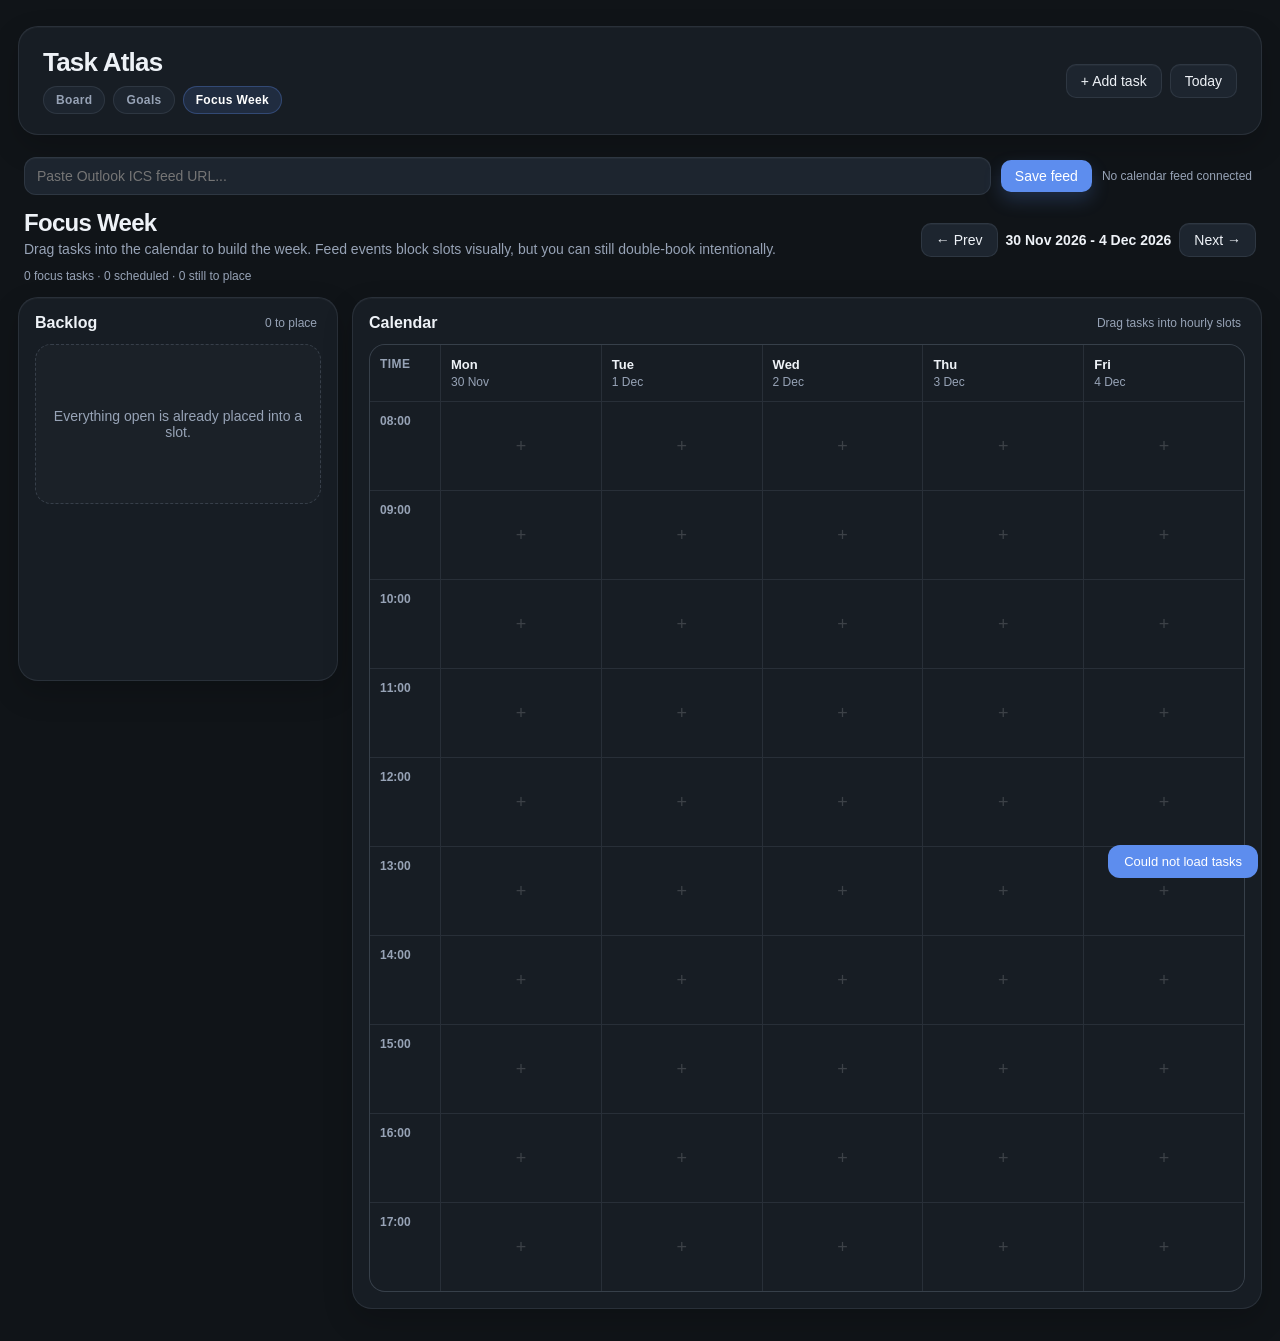
==== site/focus-week.html @ a11f2896 "Add goals and focus week planning views" ====
<!DOCTYPE html>
<html lang="en">
<head>
  <meta charset="UTF-8" />
  <meta name="viewport" content="width=device-width, initial-scale=1" />
  <title>Task Atlas Focus Week</title>
  <link rel="stylesheet" href="./assets/css/app.css" />
  <script src="./assets/js/app.js" defer></script>
</head>
<body data-view="week">
  <header>
    <div class="header-brand">
      <h1>Task Atlas</h1>
      <nav class="header-nav">
        <a class="nav-link" href="./index.html">Board</a>
        <a class="nav-link" href="./goals.html">Goals</a>
        <a class="nav-link is-active" href="./focus-week.html">Focus Week</a>
      </nav>
    </div>
    <div class="header-actions">
      <button id="btnAddTask" class="btn-ghost" type="button">+ Add task</button>
      <button id="btnWeekToday" class="btn-ghost" type="button">Today</button>
    </div>
  </header>

  <section class="week-shell">
    <div class="week-feed-bar">
      <input id="calendarFeedInput" class="week-feed-input" placeholder="Paste Outlook ICS feed URL..." />
      <button id="btnSaveCalendarFeed" class="btn-primary" type="button">Save feed</button>
      <span id="calendarFeedStatus" class="stats-line"></span>
    </div>

    <div class="week-toolbar">
      <div>
        <h2>Focus Week</h2>
        <p class="goals-subtitle">Drag tasks into the calendar to build the week. Feed events block slots visually, but you can still double-book intentionally.</p>
      </div>
      <div class="week-nav">
        <button id="btnWeekPrev" class="btn-ghost" type="button">← Prev</button>
        <div id="weekLabel" class="week-label"></div>
        <button id="btnWeekNext" class="btn-ghost" type="button">Next →</button>
      </div>
      <span id="statsLine" class="stats-line"></span>
    </div>

    <div class="week-layout">
      <aside class="week-sidebar">
        <div class="week-panel">
          <div class="week-panel-head">
            <h3>Backlog</h3>
            <span id="weekBacklogCount" class="stats-line"></span>
          </div>
          <div id="weekBacklog" class="week-backlog"></div>
        </div>
      </aside>

      <section class="week-main">
        <div class="week-panel week-calendar-panel">
          <div class="week-panel-head">
            <h3>Calendar</h3>
            <span class="stats-line">Drag tasks into hourly slots</span>
          </div>
          <div id="weekCalendar" class="week-calendar"></div>
        </div>
      </section>
    </div>
  </section>

  <div id="toast"></div>

  <div id="weekTaskOverlay" class="overlay">
    <div class="dialog">
      <h3>Add task to week</h3>
      <p id="weekTaskSlotLabel" class="dialog-copy"></p>
      <input id="weekTaskInput" placeholder="Task name..." />
      <div class="dialog-actions">
        <button id="btnCancelWeekTask" class="btn-ghost" type="button">Cancel</button>
        <button id="btnConfirmWeekTask" class="btn-primary" type="button">Add</button>
      </div>
    </div>
  </div>
</body>
</html>
---- site/assets/css/app.css ----
* {
  box-sizing: border-box;
  margin: 0;
  padding: 0;
}

:root {
  --bg: #101418;
  --surface: #171d24;
  --surface-2: #1d252f;
  --surface-3: #252f3b;
  --border: rgba(148, 163, 184, 0.14);
  --border-strong: rgba(148, 163, 184, 0.24);
  --text: #eef2f7;
  --muted: #97a3b6;
  --accent: #5d8dee;
  --accent-2: #7aa2f7;
  --danger: #ef4444;
  --shadow: 0 12px 30px rgba(0, 0, 0, 0.18);
  --inner-shadow: inset 0 1px 0 rgba(255, 255, 255, 0.03);
}

body {
  min-height: 100vh;
  background: var(--bg);
  color: var(--text);
  font-family: "Avenir Next", "Segoe UI", "Helvetica Neue", sans-serif;
  font-size: 14px;
  overflow-x: hidden;
  padding: 26px 18px 32px;
}

button,
input,
select {
  font: inherit;
}

button {
  cursor: pointer;
  border: none;
  border-radius: 10px;
  padding: 8px 14px;
  transition: background 0.18s, transform 0.18s, border-color 0.18s, box-shadow 0.18s;
}

header {
  display: flex;
  flex-wrap: wrap;
  align-items: center;
  justify-content: space-between;
  gap: 12px;
  width: min(1480px, 100%);
  margin: 0 auto 14px;
  padding: 20px 24px;
  border: 1px solid var(--border);
  border-radius: 20px;
  background: var(--surface);
  box-shadow: var(--shadow), var(--inner-shadow);
}

header h1 {
  font-size: 26px;
  font-weight: 700;
  letter-spacing: -0.03em;
}

.header-brand {
  display: flex;
  flex-direction: column;
  gap: 8px;
}

.header-nav {
  display: flex;
  align-items: center;
  gap: 8px;
}

.nav-link {
  border: 1px solid var(--border);
  border-radius: 999px;
  background: var(--surface-2);
  color: var(--muted);
  font-size: 12px;
  font-weight: 600;
  letter-spacing: 0.03em;
  text-decoration: none;
  padding: 6px 12px;
  transition: background 0.18s, color 0.18s, border-color 0.18s;
}

.nav-link:hover {
  border-color: var(--border-strong);
  background: var(--surface-3);
  color: var(--text);
}

.nav-link.is-active {
  border-color: rgba(93, 141, 238, 0.3);
  background: rgba(93, 141, 238, 0.14);
  color: #fff;
}

.header-actions {
  display: flex;
  flex-wrap: wrap;
  align-items: center;
  gap: 8px;
}

.btn-primary {
  background: var(--accent);
  color: #fff;
  box-shadow: 0 8px 18px rgba(93, 141, 238, 0.22);
}

.btn-primary:hover {
  transform: translateY(-1px);
  background: #4d7fe1;
  box-shadow: 0 12px 24px rgba(93, 141, 238, 0.28);
}

.btn-ghost {
  border: 1px solid var(--border);
  background: var(--surface-2);
  color: var(--text);
  box-shadow: var(--inner-shadow);
}

.btn-ghost:hover {
  border-color: var(--border-strong);
  background: var(--surface-3);
}

.btn-ghost.is-active {
  border-color: rgba(93, 141, 238, 0.34);
  background: rgba(93, 141, 238, 0.14);
  color: #fff;
  box-shadow: none;
}

.btn-danger {
  border: 1px solid rgba(239, 68, 68, 0.3);
  background: rgba(239, 68, 68, 0.15);
  color: #f87171;
}

.btn-danger:hover {
  background: rgba(239, 68, 68, 0.3);
}

input[type="file"] {
  display: none;
}

.filters {
  display: flex;
  flex-wrap: wrap;
  align-items: center;
  gap: 8px;
  position: sticky;
  top: 16px;
  z-index: 4;
  width: min(1480px, 100%);
  margin: 0 auto 14px;
  padding: 14px 18px;
  border: 1px solid var(--border);
  border-radius: 18px;
  background: var(--surface);
  box-shadow: var(--shadow), var(--inner-shadow);
}

.filter-label {
  color: var(--muted);
  font-size: 12px;
  font-weight: 600;
  letter-spacing: 0.4px;
  text-transform: uppercase;
}

select.f,
input.search {
  border: 1px solid var(--border);
  border-radius: 10px;
  background: var(--surface-2);
  color: var(--text);
  font-size: 13px;
  outline: none;
  box-shadow: var(--inner-shadow);
}

select.f {
  padding: 7px 10px;
}

input.search {
  width: 260px;
  padding: 8px 12px;
}

input.search::placeholder {
  color: var(--muted);
}

input.search:focus,
select.f:focus {
  border-color: rgba(77, 157, 255, 0.5);
  box-shadow: 0 0 0 4px rgba(77, 157, 255, 0.12);
}

.push-right {
  margin-left: auto;
}

.stats-line {
  color: var(--muted);
  font-size: 12px;
  padding-right: 4px;
}

.table-shell {
  width: min(1480px, 100%);
  margin: 0 auto;
  position: relative;
  overflow: visible;
}

.goals-shell {
  width: min(1480px, 100%);
  margin: 0 auto;
  padding: 8px 0 0;
}

.week-shell {
  width: min(1480px, 100%);
  margin: 0 auto;
  padding: 8px 0 0;
}

.week-feed-bar {
  display: flex;
  flex-wrap: wrap;
  align-items: center;
  gap: 10px;
  margin-bottom: 14px;
  padding: 0 6px;
}

.week-feed-input {
  flex: 1 1 420px;
  border: 1px solid var(--border);
  border-radius: 12px;
  background: var(--surface-2);
  color: var(--text);
  min-width: 260px;
  outline: none;
  padding: 10px 12px;
  box-shadow: var(--inner-shadow);
}

.week-feed-input:focus {
  border-color: rgba(77, 157, 255, 0.5);
  box-shadow: 0 0 0 4px rgba(77, 157, 255, 0.12);
}

.week-toolbar {
  display: flex;
  flex-wrap: wrap;
  align-items: flex-end;
  justify-content: space-between;
  gap: 12px;
  margin-bottom: 14px;
  padding: 0 6px;
}

.week-toolbar h2 {
  font-size: 24px;
  font-weight: 700;
  letter-spacing: -0.03em;
}

.week-nav {
  display: flex;
  align-items: center;
  gap: 8px;
}

.week-label {
  min-width: 160px;
  color: var(--text);
  font-size: 14px;
  font-weight: 600;
  text-align: center;
}

.week-layout {
  display: grid;
  gap: 14px;
  grid-template-columns: 320px minmax(0, 1fr);
}

.week-sidebar,
.week-main {
  min-width: 0;
}

.week-panel {
  border: 1px solid var(--border);
  border-radius: 20px;
  background: var(--surface);
  box-shadow: var(--shadow), var(--inner-shadow);
  padding: 16px;
}

.week-panel-head {
  display: flex;
  align-items: center;
  justify-content: space-between;
  gap: 8px;
  margin-bottom: 12px;
}

.week-panel-head h3 {
  font-size: 16px;
}

.week-backlog {
  display: flex;
  flex-direction: column;
  gap: 10px;
  min-height: 320px;
}

.week-empty {
  display: flex;
  align-items: center;
  justify-content: center;
  min-height: 160px;
  border: 1px dashed var(--border-strong);
  border-radius: 16px;
  background: rgba(255, 255, 255, 0.02);
  color: var(--muted);
  text-align: center;
  padding: 16px;
}

.week-calendar-panel {
  overflow: hidden;
}

.week-calendar {
  display: grid;
  grid-template-columns: 70px repeat(5, minmax(0, 1fr));
  gap: 1px;
  border: 1px solid var(--border);
  border-radius: 16px;
  overflow: hidden;
  background: var(--border);
}

.week-corner,
.week-day-header,
.week-hour-label,
.week-slot {
  background: var(--surface);
}

.week-corner,
.week-day-header {
  padding: 12px 10px;
}

.week-corner {
  color: var(--muted);
  font-size: 12px;
  font-weight: 700;
  letter-spacing: 0.04em;
  text-transform: uppercase;
}

.week-day-header {
  display: flex;
  flex-direction: column;
  gap: 3px;
}

.week-day-header strong {
  font-size: 13px;
}

.week-day-header span {
  color: var(--muted);
  font-size: 12px;
}

.week-hour-label {
  color: var(--muted);
  font-size: 12px;
  font-weight: 600;
  padding: 12px 10px;
}

.week-slot {
  display: flex;
  flex-direction: column;
  gap: 6px;
  min-height: 88px;
  padding: 8px;
}

.week-slot-empty {
  display: flex;
  align-items: center;
  justify-content: center;
  min-height: 100%;
  border: 1px dashed transparent;
  border-radius: 12px;
  color: rgba(255, 255, 255, 0.16);
  font-size: 18px;
  transition: border-color 0.15s, color 0.15s, background 0.15s;
}

.week-slot:hover .week-slot-empty {
  border-color: var(--border);
  color: rgba(255, 255, 255, 0.45);
  background: rgba(255, 255, 255, 0.02);
}

.week-task-card,
.week-scheduled-card {
  position: relative;
  display: flex;
  flex-direction: column;
  gap: 8px;
  border: 1px solid var(--border);
  border-radius: 14px;
  background: var(--surface-2);
  padding: 10px 12px;
  box-shadow: var(--inner-shadow);
}

.week-blocker {
  display: flex;
  flex-direction: column;
  gap: 3px;
  border: 1px dashed rgba(148, 163, 184, 0.26);
  border-radius: 12px;
  background: rgba(255, 255, 255, 0.04);
  color: var(--muted);
  padding: 8px 10px;
}

.week-blocker strong {
  color: var(--text);
  font-size: 12px;
  font-weight: 600;
  line-height: 1.3;
}

.week-blocker span {
  font-size: 11px;
}

.week-task-card {
  cursor: grab;
}

.week-task-card:active,
.week-scheduled-card:active {
  cursor: grabbing;
}

.week-task-title {
  color: var(--text);
  font-size: 14px;
  font-weight: 600;
  line-height: 1.35;
  padding-right: 16px;
}

.week-task-meta {
  display: flex;
  flex-wrap: wrap;
  gap: 6px;
}

.week-unschedule-btn {
  position: absolute;
  top: 8px;
  right: 8px;
  border-radius: 999px;
  background: transparent;
  color: var(--muted);
  font-size: 15px;
  padding: 2px 6px;
}

.week-unschedule-btn:hover {
  background: rgba(239, 68, 68, 0.1);
  color: #f87171;
}

.goals-toolbar {
  display: flex;
  flex-wrap: wrap;
  align-items: flex-end;
  justify-content: space-between;
  gap: 12px;
  margin-bottom: 14px;
  padding: 0 6px;
}

.goals-toolbar h2 {
  font-size: 24px;
  font-weight: 700;
  letter-spacing: -0.03em;
}

.goals-subtitle {
  color: var(--muted);
  margin-top: 4px;
}

.goal-grid {
  display: grid;
  gap: 14px;
  grid-template-columns: repeat(auto-fit, minmax(320px, 1fr));
}

.goal-card {
  display: flex;
  flex-direction: column;
  gap: 14px;
  border: 1px solid var(--border);
  border-radius: 20px;
  background: var(--surface);
  box-shadow: var(--shadow), var(--inner-shadow);
  padding: 18px 18px 16px;
}

.goal-card-header {
  display: flex;
  align-items: flex-start;
  justify-content: space-between;
  gap: 12px;
}

.goal-card-title {
  font-size: 18px;
  font-weight: 700;
  letter-spacing: -0.02em;
}

.goal-card-subtitle {
  color: var(--muted);
  font-size: 13px;
  line-height: 1.45;
  margin-top: 5px;
}

.goal-card-actions {
  display: flex;
  flex-wrap: wrap;
  align-items: center;
  justify-content: flex-end;
  gap: 6px;
}

.goal-action-btn {
  min-width: 40px;
  padding: 7px 10px;
}

.goal-action-btn:disabled {
  cursor: default;
  opacity: 0.45;
}

.goal-stats {
  display: flex;
  flex-wrap: wrap;
  gap: 8px;
}

.goal-stat {
  display: inline-flex;
  flex-direction: column;
  min-width: 72px;
  border: 1px solid var(--border);
  border-radius: 14px;
  background: var(--surface-2);
  padding: 10px 12px;
}

.goal-stat strong {
  color: var(--text);
  font-size: 16px;
  line-height: 1.1;
}

.goal-stat span {
  color: var(--muted);
  font-size: 11px;
  margin-top: 3px;
  text-transform: uppercase;
  letter-spacing: 0.04em;
}

.goal-task-list {
  display: flex;
  flex-direction: column;
}

.goal-task-row {
  border-top: 1px solid rgba(127, 164, 211, 0.08);
  padding: 12px 0;
}

.goal-task-row:first-child {
  border-top: 1px solid rgba(127, 164, 211, 0.08);
}

.goal-task-main {
  display: flex;
  flex-direction: column;
  gap: 8px;
}

.goal-task-name {
  color: var(--text);
  font-size: 15px;
  font-weight: 600;
  line-height: 1.4;
}

.goal-task-meta {
  display: flex;
  flex-wrap: wrap;
  gap: 7px;
}

.goal-due {
  display: inline-flex;
  align-items: center;
  border-radius: 999px;
  background: rgba(255, 255, 255, 0.05);
  color: var(--muted);
  font-size: 12px;
  font-weight: 600;
  padding: 3px 9px;
}

.goal-empty {
  display: flex;
  align-items: center;
  justify-content: center;
  min-height: 180px;
  border: 1px dashed var(--border-strong);
  border-radius: 20px;
  background: rgba(255, 255, 255, 0.02);
  color: var(--muted);
  font-size: 14px;
  text-align: center;
  padding: 24px;
}

.goal-empty-inline {
  min-height: 0;
  justify-content: flex-start;
  border-radius: 14px;
  padding: 16px 14px;
}

.insert-rail {
  position: absolute;
  top: 0;
  bottom: 0;
  left: -28px;
  width: 20px;
  pointer-events: none;
}

.table-wrap {
  width: 100%;
  margin: 0;
  overflow: visible;
  border: 1px solid var(--border);
  border-radius: 20px;
  background: var(--surface);
  box-shadow: var(--shadow), var(--inner-shadow);
}

.table-scroll {
  overflow-x: auto;
  overflow-y: hidden;
}

table {
  width: 100%;
  border-collapse: separate;
  border-spacing: 0;
}

thead th {
  position: sticky;
  top: 0;
  z-index: 2;
  cursor: pointer;
  user-select: none;
  white-space: nowrap;
  padding: 10px 12px;
  border-bottom: 1px solid var(--border);
  background: var(--surface);
  color: var(--muted);
  font-size: 12px;
  font-weight: 700;
  letter-spacing: 0.5px;
  text-align: left;
  text-transform: uppercase;
}

thead th:hover {
  color: var(--text);
}

thead th.sorted {
  color: var(--accent);
}

thead th .sort-arrow {
  margin-left: 4px;
  opacity: 0.5;
}

tbody tr {
  transition: background 0.14s, transform 0.14s;
}

tbody tr:hover {
  background: rgba(255, 255, 255, 0.025);
}

tbody tr.selected {
  background: rgba(93, 141, 238, 0.12);
}

tr.insert-row:hover {
  background: transparent;
}

td {
  position: relative;
  padding: 0;
  vertical-align: middle;
  border-bottom: 1px solid rgba(127, 164, 211, 0.08);
}

tr.insert-row td {
  height: 2px;
  padding: 0;
  border-bottom: none;
}

.insert-rail-btn {
  position: absolute;
  left: 1px;
  z-index: 1;
  display: inline-flex;
  align-items: center;
  justify-content: center;
  width: 20px;
  height: 20px;
  margin: 0;
  border: 1px solid rgba(255, 255, 255, 0.16);
  border-radius: 999px;
  background: rgba(255, 255, 255, 0.03);
  color: rgba(255, 255, 255, 0.42);
  font-size: 14px;
  line-height: 1;
  opacity: 0;
  pointer-events: auto;
  box-shadow: none;
  transform: translateY(-50%);
  transition: opacity 0.15s, background 0.15s, color 0.15s, border-color 0.15s;
}

.insert-rail-btn.is-visible,
.insert-rail-btn:hover,
.insert-rail-btn:focus-visible {
  opacity: 1;
}

.insert-rail-btn:hover,
.insert-rail-btn:focus-visible,
.insert-rail-btn.is-visible {
  border-color: rgba(255, 255, 255, 0.28);
  background: rgba(255, 255, 255, 0.07);
  color: #fff;
  outline: none;
}

.cell-inner {
  display: block;
  min-height: 40px;
  padding: 11px 12px;
  line-height: 1.4;
}

td.editable .cell-inner {
  cursor: text;
}

td.editable:hover .cell-inner {
  border-radius: 8px;
  background: rgba(255, 255, 255, 0.035);
}

td.editable:focus-visible {
  outline: none;
}

td.editable:focus-visible .cell-inner {
  border-radius: 8px;
  background: rgba(93, 141, 238, 0.12);
  box-shadow: inset 0 0 0 1px rgba(93, 141, 238, 0.45);
}

td input.cell-edit,
td select.cell-edit {
  width: 100%;
  border: 1px solid rgba(77, 157, 255, 0.44);
  border-radius: 0;
  background: var(--surface-2);
  color: var(--text);
  font-size: 14px;
  outline: none;
  padding: 8px 12px;
  box-shadow: inset 0 0 0 1px rgba(77, 157, 255, 0.06);
}

td.col-name {
  max-width: 360px;
  min-width: 260px;
}

td.col-team {
  width: 150px;
}

td.col-status {
  width: 140px;
}

td.col-mode,
td.col-owner {
  width: 120px;
}

td.col-priority {
  width: 156px;
}

td.col-time {
  width: 86px;
}

td.col-deadline {
  width: 130px;
}

td.col-goal {
  min-width: 180px;
}

td.col-notes {
  min-width: 180px;
}

td.col-del {
  width: 36px;
  text-align: center;
}

.badge,
.team-badge {
  display: inline-flex;
  align-items: center;
  border-radius: 999px;
  font-size: 12px;
  font-weight: 600;
  padding: 3px 9px;
  letter-spacing: 0.01em;
}

.created-badge {
  color: var(--muted);
  font-size: 12px;
  white-space: nowrap;
}

.task-name-wrap {
  display: flex;
  flex-direction: column;
  gap: 4px;
}

.task-reason-line {
  color: var(--muted);
  font-size: 11px;
  line-height: 1.35;
}

.s-done {
  background: rgba(16, 185, 129, 0.15);
  color: #34d399;
}

.s-dev {
  background: rgba(245, 158, 11, 0.15);
  color: #fbbf24;
}

.s-todo {
  background: rgba(107, 114, 128, 0.2);
  color: #9ca3af;
}

.m-change {
  background: rgba(59, 130, 246, 0.16);
  color: #93c5fd;
}

.m-run {
  background: rgba(16, 185, 129, 0.16);
  color: #6ee7b7;
}

.o-me {
  background: rgba(245, 158, 11, 0.16);
  color: #fcd34d;
}

.o-delegate {
  background: rgba(168, 85, 247, 0.16);
  color: #d8b4fe;
}

.p-must {
  background: rgba(239, 68, 68, 0.18);
  color: #fca5a5;
}

.p-should {
  background: rgba(245, 158, 11, 0.18);
  color: #fcd34d;
}

.p-could {
  background: rgba(59, 130, 246, 0.16);
  color: #93c5fd;
}

.p-refine {
  background: rgba(107, 114, 128, 0.22);
  color: #cbd5e1;
}

.g-goal {
  background: rgba(14, 165, 233, 0.14);
  color: #7dd3fc;
}

.t-quick {
  background: rgba(16, 185, 129, 0.15);
  color: #34d399;
}

.t-block {
  background: rgba(245, 158, 11, 0.15);
  color: #fbbf24;
}

.del-btn {
  border-radius: 999px;
  background: none;
  color: var(--muted);
  font-size: 16px;
  opacity: 0;
  padding: 4px 6px;
  transition: opacity 0.15s, color 0.15s;
}

tr:hover .del-btn {
  opacity: 1;
}

.del-btn:hover {
  background: rgba(239, 68, 68, 0.1);
  color: var(--danger);
}

td.col-drag {
  width: 24px;
  cursor: grab;
  color: var(--border);
  font-size: 15px;
  padding: 0 4px;
  text-align: center;
}

td.col-drag:active {
  cursor: grabbing;
}

tr:hover td.col-drag {
  color: var(--muted);
}

th.col-drag {
  cursor: default;
  width: 24px;
}

tr.dragging {
  opacity: 0.35;
}

tr.drag-over td {
  border-top: 2px solid var(--accent) !important;
}

tr.team-header-row td {
  border-bottom: none;
  padding: 0;
}

tr.team-header-row:hover {
  background: transparent !important;
}

tr.team-header-row.team-drag-over .team-header-inner {
  border-radius: 6px;
  background: rgba(124, 108, 255, 0.08);
}

tr.team-header-row.team-dragging {
  opacity: 0.35;
}

.team-header-inner {
  display: flex;
  align-items: center;
  gap: 10px;
  margin-top: 6px;
  border-left: 3px solid transparent;
  padding: 16px 14px 8px;
}

.team-drag-handle {
  margin-right: 2px;
  cursor: grab;
  color: var(--border);
  font-size: 13px;
  user-select: none;
}

.team-drag-handle:hover {
  color: var(--muted);
}

.team-drag-handle:active {
  cursor: grabbing;
}

.team-header-label {
  font-size: 13px;
  font-weight: 700;
  letter-spacing: 0.6px;
  text-transform: uppercase;
}

.team-header-count {
  border-radius: 8px;
  background: rgba(255, 255, 255, 0.05);
  color: var(--muted);
  font-size: 12px;
  padding: 1px 7px;
}

.team-filter-btn {
  display: inline-flex;
  align-items: center;
  gap: 10px;
  border: 1px solid transparent;
  border-radius: 999px;
  background: transparent;
  color: var(--team-color);
  padding: 6px 10px;
}

.team-filter-btn:hover {
  background: rgba(255, 255, 255, 0.04);
}

.team-filter-btn.is-active {
  border-color: color-mix(in srgb, var(--team-color) 45%, transparent);
  background: color-mix(in srgb, var(--team-color) 14%, transparent);
  box-shadow: none;
}

.team-filter-btn .team-header-label {
  color: var(--team-color);
}

.team-action-btn {
  margin-left: auto;
  border: 1px solid transparent;
  border-radius: 999px;
  background: transparent;
  color: var(--muted);
  font-size: 12px;
  font-weight: 600;
  opacity: 0;
  padding: 5px 10px;
  transition: opacity 0.15s, background 0.15s, color 0.15s, border-color 0.15s;
}

.team-header-row:hover .team-action-btn,
.team-action-btn:focus-visible {
  opacity: 1;
}

.team-action-btn:hover,
.team-action-btn:focus-visible {
  border-color: var(--border);
  background: rgba(255, 255, 255, 0.04);
  color: var(--text);
  outline: none;
}

#toast {
  position: fixed;
  right: 22px;
  bottom: 22px;
  z-index: 999;
  border-radius: 12px;
  background: var(--accent);
  color: #fff;
  font-size: 13px;
  opacity: 0;
  padding: 9px 16px;
  pointer-events: none;
  transition: opacity 0.3s;
}

.overlay {
  position: fixed;
  inset: 0;
  z-index: 50;
  display: none;
  align-items: center;
  justify-content: center;
  background: rgba(0, 0, 0, 0.6);
}

.overlay.open {
  display: flex;
}

.dialog {
  width: 340px;
  border: 1px solid var(--border);
  border-radius: 18px;
  background: var(--surface);
  padding: 24px;
  box-shadow: var(--shadow);
}

.dialog h3 {
  margin-bottom: 16px;
  font-size: 17px;
}

.dialog-copy {
  color: var(--muted);
  font-size: 13px;
  line-height: 1.45;
  margin-bottom: 12px;
}

.dialog input {
  width: 100%;
  margin-bottom: 12px;
  border: 1px solid var(--border);
  border-radius: 10px;
  background: var(--surface-2);
  color: var(--text);
  font-size: 14px;
  outline: none;
  padding: 8px 12px;
}

.dialog input:focus {
  border-color: rgba(77, 157, 255, 0.5);
  box-shadow: 0 0 0 4px rgba(77, 157, 255, 0.12);
}

.dialog-actions {
  display: flex;
  justify-content: flex-end;
  gap: 8px;
}

@media (max-width: 720px) {
  body {
    padding: 14px 10px 24px;
  }

  header {
    padding: 18px 18px;
    border-radius: 18px;
  }

  header h1 {
    font-size: 22px;
  }

  .header-brand {
    width: 100%;
  }

  .header-nav {
    flex-wrap: wrap;
  }

  .filters {
    top: 10px;
    align-items: stretch;
    padding: 12px;
    border-radius: 16px;
  }

  input.search {
    width: 100%;
  }

  .push-right {
    margin-left: 0;
  }

  .stats-line {
    width: 100%;
  }

  .table-wrap {
    border-radius: 18px;
  }

  .goal-card {
    padding: 16px;
    border-radius: 18px;
  }

  .goal-card-header {
    flex-direction: column;
  }

  .goal-card-actions {
    justify-content: flex-start;
  }

  .week-layout {
    grid-template-columns: 1fr;
  }

  .week-nav {
    width: 100%;
    justify-content: space-between;
  }

  .week-label {
    min-width: 0;
    flex: 1;
  }

  .week-calendar {
    min-width: 720px;
  }

  .week-main {
    overflow-x: auto;
  }
}
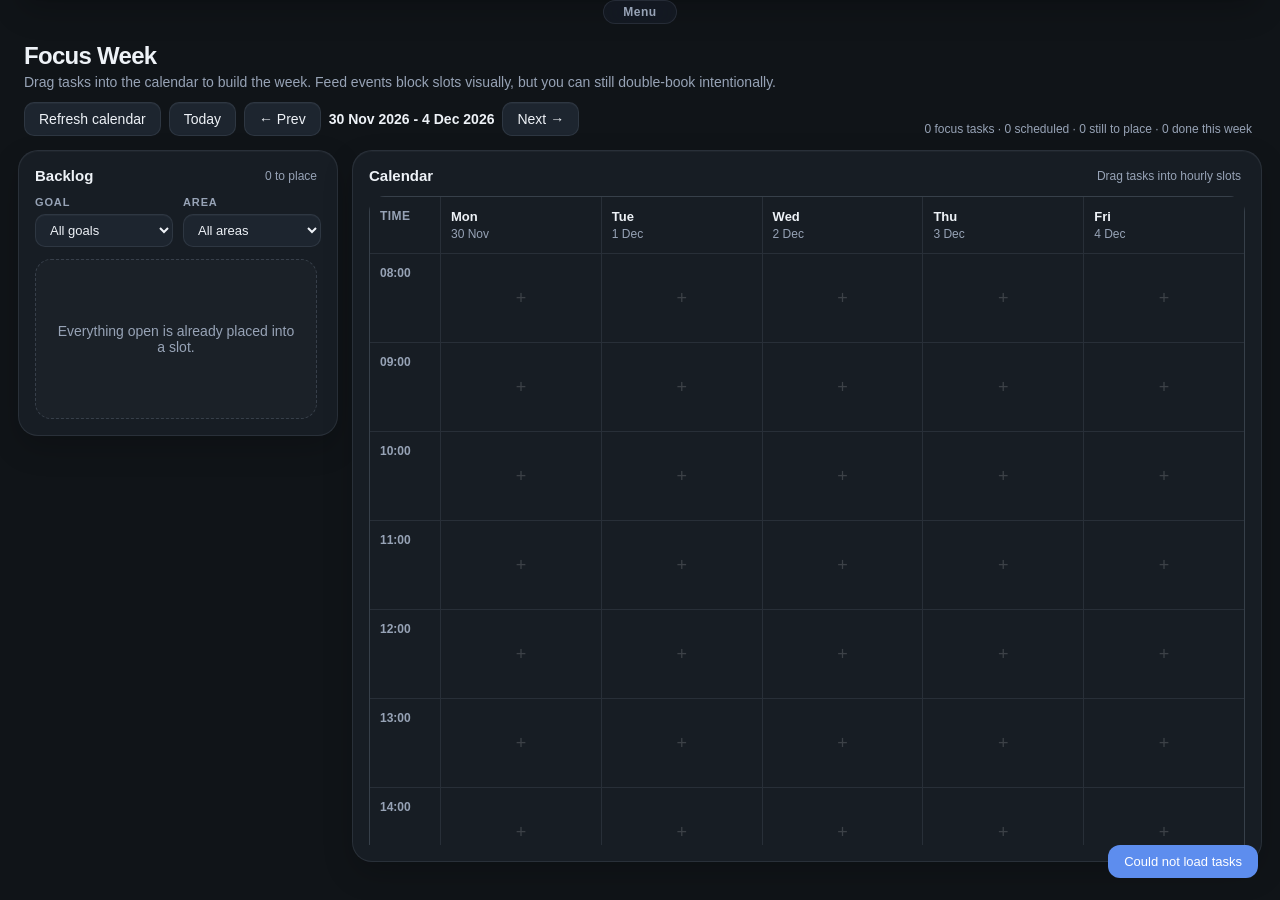
==== commit 27062e4a: "latest stable working app" ====
--- a/site/focus-week.html
+++ b/site/focus-week.html
@@ -4,38 +4,59 @@
   <meta charset="UTF-8" />
   <meta name="viewport" content="width=device-width, initial-scale=1" />
   <title>Task Atlas Focus Week</title>
+  <script>
+    (() => {
+      try {
+        if (window.sessionStorage.getItem("task-atlas.top-chrome-pinned") === "1") {
+          document.documentElement.classList.add("top-chrome-pinned");
+        }
+      } catch (error) {}
+    })();
+  </script>
   <link rel="stylesheet" href="./assets/css/app.css" />
   <script src="./assets/js/app.js" defer></script>
 </head>
 <body data-view="week">
-  <header>
-    <div class="header-brand">
-      <h1>Task Atlas</h1>
-      <nav class="header-nav">
-        <a class="nav-link" href="./index.html">Board</a>
-        <a class="nav-link" href="./goals.html">Goals</a>
-        <a class="nav-link is-active" href="./focus-week.html">Focus Week</a>
-      </nav>
-    </div>
-    <div class="header-actions">
-      <button id="btnAddTask" class="btn-ghost" type="button">+ Add task</button>
-      <button id="btnWeekToday" class="btn-ghost" type="button">Today</button>
-    </div>
-  </header>
+  <div class="week-top-chrome">
+    <header>
+      <div class="header-brand">
+        <h1>Task Atlas</h1>
+        <nav class="header-nav">
+          <a class="nav-link" href="./index.html">Board</a>
+          <a class="nav-link" href="./goals.html">Goals</a>
+          <a class="nav-link is-active" href="./focus-week.html">Focus Week</a>
+          <a class="nav-link" href="./pages.html">Pages</a>
+        </nav>
+      </div>
+      <div class="header-actions">
+        <button id="btnAddTask" class="btn-ghost" type="button">+ Add task</button>
+        <button id="btnLogout" class="btn-ghost" type="button">Sign out</button>
+      </div>
+    </header>
+
+    <details class="week-settings">
+      <summary class="week-settings-summary">Calendar settings</summary>
+      <div class="week-feed-bar">
+        <input id="calendarFeedInput" class="week-feed-input" placeholder="Paste Outlook ICS feed URL..." />
+        <button id="btnSaveCalendarFeed" class="btn-primary" type="button">Save feed</button>
+        <span id="calendarFeedStatus" class="stats-line"></span>
+      </div>
+    </details>
+
+    <div class="week-top-peek">
+      <span>Menu</span>
+    </div>
+  </div>
 
   <section class="week-shell">
-    <div class="week-feed-bar">
-      <input id="calendarFeedInput" class="week-feed-input" placeholder="Paste Outlook ICS feed URL..." />
-      <button id="btnSaveCalendarFeed" class="btn-primary" type="button">Save feed</button>
-      <span id="calendarFeedStatus" class="stats-line"></span>
-    </div>
-
     <div class="week-toolbar">
       <div>
         <h2>Focus Week</h2>
         <p class="goals-subtitle">Drag tasks into the calendar to build the week. Feed events block slots visually, but you can still double-book intentionally.</p>
       </div>
       <div class="week-nav">
+        <button id="btnRefreshCalendar" class="btn-ghost" type="button">Refresh calendar</button>
+        <button id="btnWeekToday" class="btn-ghost" type="button">Today</button>
         <button id="btnWeekPrev" class="btn-ghost" type="button">← Prev</button>
         <div id="weekLabel" class="week-label"></div>
         <button id="btnWeekNext" class="btn-ghost" type="button">Next →</button>
@@ -50,6 +71,20 @@
             <h3>Backlog</h3>
             <span id="weekBacklogCount" class="stats-line"></span>
           </div>
+          <div class="week-backlog-filters">
+            <label class="week-backlog-filter">
+              <span>Goal</span>
+              <select id="weekBacklogGoalFilter" class="f">
+                <option value="">All goals</option>
+              </select>
+            </label>
+            <label class="week-backlog-filter">
+              <span>Area</span>
+              <select id="weekBacklogAreaFilter" class="f">
+                <option value="">All areas</option>
+              </select>
+            </label>
+          </div>
           <div id="weekBacklog" class="week-backlog"></div>
         </div>
       </aside>
@@ -60,7 +95,9 @@
             <h3>Calendar</h3>
             <span class="stats-line">Drag tasks into hourly slots</span>
           </div>
-          <div id="weekCalendar" class="week-calendar"></div>
+          <div class="week-calendar-scroll">
+            <div id="weekCalendar" class="week-calendar"></div>
+          </div>
         </div>
       </section>
     </div>
@@ -69,10 +106,112 @@
   <div id="toast"></div>
 
   <div id="weekTaskOverlay" class="overlay">
-    <div class="dialog">
-      <h3>Add task to week</h3>
+    <div class="dialog dialog-wide">
+      <h3 id="weekTaskHeading">Add task to week</h3>
       <p id="weekTaskSlotLabel" class="dialog-copy"></p>
-      <input id="weekTaskInput" placeholder="Task name..." />
+      <div class="dialog-grid">
+        <label class="dialog-field dialog-field-full">
+          <span>Task</span>
+          <input id="weekTaskInput" placeholder="Task name..." />
+        </label>
+
+        <label class="dialog-field">
+          <span>Status</span>
+          <select id="weekTaskStatus">
+            <option>Not started</option>
+            <option>In development</option>
+            <option>Done</option>
+          </select>
+        </label>
+
+        <label class="dialog-field">
+          <span>Area</span>
+          <select id="weekTaskTeam"></select>
+        </label>
+
+        <label class="dialog-field">
+          <span>Mode</span>
+          <select id="weekTaskMode">
+            <option value="">-</option>
+            <option>Run</option>
+            <option>Change</option>
+          </select>
+        </label>
+
+        <label class="dialog-field">
+          <span>Owner</span>
+          <select id="weekTaskOwner">
+            <option value="">-</option>
+            <option>Me</option>
+            <option>Delegate</option>
+          </select>
+        </label>
+
+        <label class="dialog-field">
+          <span>Priority</span>
+          <select id="weekTaskPriority">
+            <option value="">-</option>
+            <option>Must</option>
+            <option>Should</option>
+            <option>Could</option>
+            <option>Needs refinement</option>
+          </select>
+        </label>
+
+        <label class="dialog-field">
+          <span>Effort</span>
+          <select id="weekTaskTime">
+            <option value="">-</option>
+            <option>&lt;5m</option>
+            <option>15m</option>
+            <option>30m</option>
+            <option>1h</option>
+            <option>2h+</option>
+          </select>
+        </label>
+
+        <label class="dialog-field">
+          <span>Date</span>
+          <input id="weekTaskDate" type="date" />
+        </label>
+
+        <label class="dialog-field">
+          <span>Hour</span>
+          <select id="weekTaskHour">
+            <option value="">-</option>
+            <option>08:00</option>
+            <option>09:00</option>
+            <option>10:00</option>
+            <option>11:00</option>
+            <option>12:00</option>
+            <option>13:00</option>
+            <option>14:00</option>
+            <option>15:00</option>
+            <option>16:00</option>
+            <option>17:00</option>
+          </select>
+        </label>
+
+        <label class="dialog-field">
+          <span>Due</span>
+          <input id="weekTaskDeadline" type="date" />
+        </label>
+
+        <div id="weekTaskCreatedField" class="dialog-field" hidden>
+          <span>Created</span>
+          <div id="weekTaskCreatedAt" class="dialog-static-value" aria-live="polite">—</div>
+        </div>
+
+        <label class="dialog-field dialog-field-full">
+          <span>Goal</span>
+          <select id="weekTaskGoal"></select>
+        </label>
+
+        <label class="dialog-field dialog-field-full">
+          <span>Notes</span>
+          <textarea id="weekTaskNotes" rows="4" placeholder="Notes..."></textarea>
+        </label>
+      </div>
       <div class="dialog-actions">
         <button id="btnCancelWeekTask" class="btn-ghost" type="button">Cancel</button>
         <button id="btnConfirmWeekTask" class="btn-primary" type="button">Add</button>
--- a/site/assets/css/app.css
+++ b/site/assets/css/app.css
@@ -30,6 +30,23 @@
   padding: 26px 18px 32px;
 }
 
+body[data-view="pages"] {
+  height: 100vh;
+  overflow: hidden;
+  display: flex;
+  flex-direction: column;
+  padding-top: 34px;
+}
+
+body[data-view="week"] {
+  padding-top: 34px;
+}
+
+body[data-view="board"],
+body[data-view="goals"] {
+  padding-top: 34px;
+}
+
 button,
 input,
 select {
@@ -213,6 +230,26 @@
   margin-left: auto;
 }
 
+.board-toggle {
+  display: inline-flex;
+  align-items: center;
+  gap: 8px;
+  padding: 7px 10px;
+  border: 1px solid var(--border);
+  border-radius: 10px;
+  background: var(--surface-2);
+  color: var(--text);
+  font-size: 13px;
+  box-shadow: var(--inner-shadow);
+  cursor: pointer;
+  user-select: none;
+}
+
+.board-toggle input {
+  margin: 0;
+  accent-color: var(--accent);
+}
+
 .stats-line {
   color: var(--muted);
   font-size: 12px;
@@ -226,6 +263,86 @@
   overflow: visible;
 }
 
+.top-chrome {
+  position: fixed;
+  top: 0;
+  left: 50%;
+  z-index: 30;
+  display: flex;
+  flex-direction: column;
+  gap: 0;
+  width: min(1480px, calc(100vw - 36px));
+  transform: translate(-50%, calc(-100% + 24px));
+  transition: transform 0.22s ease;
+}
+
+html.top-chrome-pinned .top-chrome,
+.top-chrome:hover,
+.top-chrome:focus-within,
+.top-chrome.is-open,
+.top-chrome.is-pinned {
+  transform: translate(-50%, 0);
+}
+
+.top-chrome > header {
+  width: 100%;
+  margin: 0;
+  background: rgba(23, 29, 39, 0.76);
+  backdrop-filter: blur(18px) saturate(140%);
+  -webkit-backdrop-filter: blur(18px) saturate(140%);
+}
+
+.top-chrome > .filters,
+.top-chrome > .goals-toolbar {
+  position: relative;
+  top: auto;
+  z-index: auto;
+  width: 100%;
+  margin: -10px 0 0;
+  border: 1px solid var(--border);
+  border-top: 0;
+  border-radius: 0 0 18px 18px;
+  background: rgba(23, 29, 39, 0.72);
+  backdrop-filter: blur(18px) saturate(140%);
+  -webkit-backdrop-filter: blur(18px) saturate(140%);
+  box-shadow: var(--shadow), var(--inner-shadow);
+}
+
+.top-chrome > .filters {
+  padding: 18px 18px 14px;
+}
+
+.top-chrome > .goals-toolbar {
+  margin-bottom: 0;
+  padding: 18px 20px 14px;
+}
+
+.top-peek,
+.week-top-peek {
+  display: flex;
+  justify-content: center;
+  padding-top: 0;
+}
+
+.top-peek span,
+.week-top-peek span {
+  display: inline-flex;
+  align-items: center;
+  justify-content: center;
+  min-width: 74px;
+  border: 1px solid var(--border);
+  border-radius: 999px;
+  background: rgba(23, 29, 39, 0.72);
+  backdrop-filter: blur(16px) saturate(135%);
+  -webkit-backdrop-filter: blur(16px) saturate(135%);
+  color: var(--muted);
+  font-size: 12px;
+  font-weight: 700;
+  letter-spacing: 0.04em;
+  padding: 4px 12px;
+  cursor: pointer;
+}
+
 .goals-shell {
   width: min(1480px, 100%);
   margin: 0 auto;
@@ -238,13 +355,83 @@
   padding: 8px 0 0;
 }
 
+.week-top-chrome {
+  position: fixed;
+  top: 0;
+  left: 50%;
+  z-index: 30;
+  display: flex;
+  flex-direction: column;
+  gap: 0;
+  width: min(1480px, calc(100vw - 36px));
+  transform: translate(-50%, calc(-100% + 24px));
+  transition: transform 0.22s ease;
+}
+
+html.top-chrome-pinned .week-top-chrome,
+.week-top-chrome:hover,
+.week-top-chrome:focus-within,
+.week-top-chrome.is-open,
+.week-top-chrome.is-pinned {
+  transform: translate(-50%, 0);
+}
+
+body[data-view="week"] .week-top-chrome > header {
+  width: 100%;
+  margin: 0;
+  background: rgba(23, 29, 39, 0.76);
+  backdrop-filter: blur(18px) saturate(140%);
+  -webkit-backdrop-filter: blur(18px) saturate(140%);
+}
+
+.week-settings {
+  position: relative;
+  margin-top: -10px;
+  border: 1px solid var(--border);
+  border-top: 0;
+  border-radius: 0 0 18px 18px;
+  background: rgba(23, 29, 39, 0.72);
+  backdrop-filter: blur(18px) saturate(140%);
+  -webkit-backdrop-filter: blur(18px) saturate(140%);
+  box-shadow: var(--shadow), var(--inner-shadow);
+  padding: 18px 14px 14px;
+}
+
+.week-settings[open] {
+  padding-bottom: 16px;
+}
+
+.week-settings-summary {
+  display: inline-flex;
+  align-items: center;
+  gap: 8px;
+  color: var(--muted);
+  font-size: 13px;
+  font-weight: 700;
+  cursor: pointer;
+  list-style: none;
+}
+
+.week-settings-summary::-webkit-details-marker {
+  display: none;
+}
+
+.pages-shell {
+  width: min(1480px, 100%);
+  margin: 0 auto;
+  padding: 8px 0 0;
+  flex: 1 1 auto;
+  min-height: 0;
+  display: flex;
+  flex-direction: column;
+}
+
 .week-feed-bar {
   display: flex;
   flex-wrap: wrap;
   align-items: center;
   gap: 10px;
-  margin-bottom: 14px;
-  padding: 0 6px;
+  margin-top: 12px;
 }
 
 .week-feed-input {
@@ -296,8 +483,19 @@
 
 .week-layout {
   display: grid;
+  align-items: start;
   gap: 14px;
   grid-template-columns: 320px minmax(0, 1fr);
+}
+
+.pages-layout {
+  display: grid;
+  align-items: start;
+  gap: 18px;
+  grid-template-columns: 280px minmax(0, 1fr);
+  flex: 1 1 auto;
+  min-height: 0;
+  height: 0;
 }
 
 .week-sidebar,
@@ -305,12 +503,70 @@
   min-width: 0;
 }
 
+.pages-sidebar,
+.pages-main {
+  min-width: 0;
+  min-height: 0;
+  height: 100%;
+  overflow: hidden;
+}
+
 .week-panel {
+  display: flex;
+  flex-direction: column;
   border: 1px solid var(--border);
   border-radius: 20px;
   background: var(--surface);
   box-shadow: var(--shadow), var(--inner-shadow);
+  min-height: 0;
   padding: 16px;
+}
+
+.week-sidebar .week-panel,
+.week-main .week-panel {
+  max-height: calc(100vh - 188px);
+}
+
+.pages-sidebar .week-panel,
+.pages-main .week-panel {
+  min-height: 0;
+  max-height: 100%;
+}
+
+.pages-sidebar .week-panel,
+.pages-main .week-panel {
+  padding: 0;
+}
+
+.pages-sidebar .week-panel {
+  border: 0;
+  border-radius: 0;
+  background: transparent;
+  box-shadow: none;
+}
+
+.pages-sidebar {
+  align-self: stretch;
+}
+
+.pages-main {
+  align-self: stretch;
+}
+
+.pages-sidebar .week-panel {
+  height: 100%;
+  overflow-y: auto;
+  overflow-x: hidden;
+}
+
+.pages-main .week-panel {
+  min-height: 0;
+  height: 100%;
+  overflow: hidden;
+  border: 1px solid var(--border);
+  border-radius: 20px;
+  background: rgba(23, 29, 39, 0.72);
+  box-shadow: var(--shadow), var(--inner-shadow);
 }
 
 .week-panel-head {
@@ -322,14 +578,797 @@
 }
 
 .week-panel-head h3 {
+  font-size: 15px;
+  font-weight: 700;
+}
+
+.page-quick-add-btn {
+  min-width: 24px;
+  min-height: 24px;
+  border: 1px solid var(--border);
+  border-radius: 999px;
+  background: rgba(255, 255, 255, 0.02);
+  color: var(--text);
   font-size: 16px;
+  font-weight: 500;
+  line-height: 1;
+  padding: 0;
+}
+
+.page-quick-add-btn:hover {
+  border-color: var(--border-strong);
+  background: var(--surface-3);
+}
+
+.pages-editor-panel {
+  gap: 0;
+  display: flex;
+  flex-direction: column;
+}
+
+.pages-editor-scroll {
+  display: flex;
+  flex: 1 1 auto;
+  flex-direction: column;
+  min-height: 0;
+  height: 100%;
+  position: relative;
+  overflow-y: auto;
+  overflow-x: hidden;
+  padding-right: 4px;
+}
+
+.pages-editor-sticky {
+  position: sticky;
+  top: 0;
+  z-index: 6;
+  background: linear-gradient(180deg, rgba(23, 29, 39, 0.98), rgba(23, 29, 39, 0.92) 72%, rgba(23, 29, 39, 0));
+  padding-bottom: 10px;
+}
+
+.pages-editor-head {
+  display: grid;
+  grid-template-columns: minmax(0, 1fr) auto;
+  grid-template-areas:
+    "title title"
+    "toolbar actions";
+  align-items: start;
+  gap: 12px;
+  margin-bottom: 10px;
+}
+
+.page-title-input {
+  grid-area: title;
+}
+
+.pages-editor-actions {
+  grid-area: actions;
+  display: flex;
+  flex-wrap: wrap;
+  align-items: center;
+  justify-content: flex-end;
+  gap: 10px;
+}
+
+.page-toolbar {
+  grid-area: toolbar;
+  display: flex;
+  flex-wrap: wrap;
+  gap: 8px;
+  align-items: center;
+  justify-content: flex-start;
+  min-width: 0;
+  padding: 0;
+}
+
+.page-tool-btn {
+  border: 1px solid var(--border);
+  border-radius: 10px;
+  background: rgba(255, 255, 255, 0.03);
+  color: var(--muted);
+  font-size: 12px;
+  font-weight: 700;
+  line-height: 1;
+  padding: 8px 10px;
+}
+
+.page-tool-btn:hover {
+  border-color: var(--border-strong);
+  background: var(--surface-3);
+  color: var(--text);
+}
+
+.page-tool-btn:disabled,
+.page-tool-btn.is-disabled {
+  opacity: 0.42;
+  cursor: default;
+}
+
+.page-tool-btn:disabled:hover,
+.page-tool-btn.is-disabled:hover {
+  border-color: var(--border);
+  background: rgba(255, 255, 255, 0.03);
+  color: var(--muted);
+}
+
+.page-emoji-menu {
+  position: absolute;
+  top: 0;
+  left: 0;
+  z-index: 9;
+  display: grid;
+  gap: 4px;
+  min-width: 220px;
+  max-width: min(280px, calc(100% - 24px));
+  padding: 8px;
+  border: 1px solid var(--border-strong);
+  border-radius: 14px;
+  background: rgba(14, 18, 24, 0.96);
+  box-shadow: 0 18px 36px rgba(0, 0, 0, 0.28);
+  opacity: 0;
+  pointer-events: none;
+  transform: translateY(-4px);
+  transition: opacity 0.14s, transform 0.14s;
+}
+
+.page-emoji-menu.is-visible {
+  opacity: 1;
+  pointer-events: auto;
+  transform: translateY(0);
+}
+
+.page-emoji-item {
+  display: grid;
+  grid-template-columns: 28px minmax(0, 1fr);
+  align-items: center;
+  gap: 10px;
+  width: 100%;
+  border: 0;
+  border-radius: 10px;
+  background: transparent;
+  color: var(--text);
+  text-align: left;
+  padding: 8px 10px;
+}
+
+.page-emoji-item:hover,
+.page-emoji-item.is-active {
+  background: rgba(93, 141, 238, 0.16);
+}
+
+.page-emoji-glyph {
+  font-size: 18px;
+  line-height: 1;
+}
+
+.page-emoji-meta {
+  display: grid;
+  gap: 3px;
+  min-width: 0;
+}
+
+.page-emoji-meta strong {
+  font-size: 12px;
+  font-weight: 700;
+  letter-spacing: 0.02em;
+}
+
+.page-emoji-meta small {
+  color: var(--muted);
+  font-size: 11px;
+  white-space: nowrap;
+  overflow: hidden;
+  text-overflow: ellipsis;
+}
+
+.page-table-menu {
+  position: absolute;
+  top: 0;
+  left: 0;
+  z-index: 8;
+  display: flex;
+  gap: 6px;
+  opacity: 0;
+  pointer-events: none;
+  transform: translateY(-4px);
+  transition: opacity 0.14s, transform 0.14s;
+}
+
+.page-table-menu.is-visible {
+  opacity: 1;
+  pointer-events: auto;
+  transform: translateY(0);
+}
+
+.page-table-menu-btn {
+  border-radius: 9px;
+  background: rgba(17, 24, 39, 0.94);
+  box-shadow: 0 10px 24px rgba(0, 0, 0, 0.24);
+}
+
+.page-image-menu {
+  position: absolute;
+  top: 0;
+  left: 0;
+  z-index: 9;
+  display: flex;
+  align-items: center;
+  gap: 8px;
+  padding: 8px 10px;
+  border: 1px solid rgba(148, 163, 184, 0.18);
+  border-radius: 14px;
+  background: rgba(17, 24, 39, 0.96);
+  box-shadow: 0 16px 30px rgba(0, 0, 0, 0.28);
+  opacity: 0;
+  pointer-events: none;
+  transform: translateY(-4px);
+  transition: opacity 0.14s, transform 0.14s;
+}
+
+.page-image-menu.is-visible {
+  opacity: 1;
+  pointer-events: auto;
+  transform: translateY(0);
+}
+
+.page-image-menu-btn {
+  min-width: 34px;
+  padding: 7px 10px;
+  border-radius: 9px;
+  background: rgba(255, 255, 255, 0.05);
+}
+
+.page-image-size-control {
+  display: flex;
+  align-items: center;
+  gap: 8px;
+  color: var(--muted);
+  font-size: 12px;
+  font-weight: 600;
+}
+
+.page-image-size-control input[type="range"] {
+  display: block;
+  width: 120px;
+}
+
+.page-image-size-value {
+  min-width: 42px;
+  color: var(--text);
+  font-size: 12px;
+  font-weight: 700;
+  text-align: right;
+}
+
+.page-list {
+  display: flex;
+  flex: 1 1 auto;
+  flex-direction: column;
+  gap: 1px;
+  min-height: 0;
+  overflow: visible;
+  padding: 0 0 16px;
+}
+
+.pages-sidebar .week-panel-head {
+  position: sticky;
+  top: 0;
+  z-index: 2;
+  margin-bottom: 8px;
+  padding: 2px 0 10px;
+  background: linear-gradient(180deg, rgba(16, 20, 24, 0.98), rgba(16, 20, 24, 0.92) 82%, rgba(16, 20, 24, 0));
+}
+
+.pages-sidebar-head-row {
+  display: flex;
+  align-items: center;
+  justify-content: space-between;
+  gap: 10px;
+}
+
+.page-search-input {
+  width: 100%;
+  margin-top: 10px;
+  border: 1px solid var(--border);
+  border-radius: 12px;
+  background: var(--surface-2);
+  color: var(--text);
+  padding: 9px 12px;
+  outline: none;
+  box-shadow: var(--inner-shadow);
+}
+
+.page-search-input::placeholder {
+  color: var(--muted);
+}
+
+.page-search-input:focus {
+  border-color: rgba(77, 157, 255, 0.5);
+  box-shadow: 0 0 0 4px rgba(77, 157, 255, 0.12);
+}
+
+.page-list-item {
+  display: flex;
+  align-items: center;
+  gap: 6px;
+  width: 100%;
+  border: 0;
+  border-radius: 10px;
+  background: transparent;
+  color: inherit;
+  text-align: left;
+  padding: 6px 10px 6px calc(12px + var(--page-nest-offset, 0px));
+  position: relative;
+  cursor: grab;
+  user-select: none;
+  margin-left: 0;
+  min-height: 34px;
+}
+
+.page-list-item.has-children {
+  padding-left: calc(34px + var(--page-nest-offset, 0px));
+}
+
+.page-list-item.is-nested {
+  background: transparent;
+}
+
+.page-list-item.is-nested::after {
+  content: "";
+  position: absolute;
+  left: calc(16px + var(--page-nest-offset, 0px) - 14px);
+  top: 6px;
+  bottom: 6px;
+  width: 1px;
+  background: rgba(148, 163, 184, 0.14);
+}
+
+.page-list-item:hover {
+  background: rgba(255, 255, 255, 0.045);
+}
+
+.page-list-item.is-active {
+  background: rgba(103, 142, 255, 0.1);
+  box-shadow: inset 0 0 0 1px rgba(103, 142, 255, 0.28);
+}
+
+.page-list-item.is-dragging {
+  opacity: 0.42;
+  cursor: grabbing;
+}
+
+body.page-list-dragging .page-list-item {
+  cursor: grabbing;
+}
+
+.page-list-item.is-drop-before::before,
+.page-list-item.is-drop-after::after {
+  content: "";
+  position: absolute;
+  left: 10px;
+  right: 10px;
+  height: 2px;
+  border-radius: 999px;
+  background: var(--accent);
+}
+
+.page-list-item.is-drop-before::before {
+  top: -5px;
+}
+
+.page-list-item.is-drop-after::after {
+  bottom: -5px;
+}
+
+.page-list-item.is-drop-inside {
+  background: rgba(93, 141, 238, 0.11);
+  box-shadow: inset 0 0 0 1px rgba(93, 141, 238, 0.36);
+}
+
+.page-list-item[data-page-depth="0"] {
+  font-weight: 600;
+}
+
+.page-list-title {
+  flex: 1 1 auto;
+  color: var(--text);
+  font-size: 14px;
+  font-weight: 600;
+  line-height: 1.25;
+}
+
+.page-add-child-btn {
+  flex: 0 0 auto;
+  min-width: 20px;
+  min-height: 20px;
+  border: 1px solid transparent;
+  border-radius: 999px;
+  background: transparent;
+  color: var(--muted);
+  font-size: 14px;
+  line-height: 1;
+  opacity: 0;
+  padding: 0;
+  transition: opacity 0.15s, background 0.15s, color 0.15s, border-color 0.15s;
+}
+
+.page-list-item:hover .page-add-child-btn,
+.page-add-child-btn:focus-visible {
+  opacity: 1;
+}
+
+.page-add-child-btn:hover,
+.page-add-child-btn:focus-visible {
+  border-color: var(--border);
+  background: rgba(255, 255, 255, 0.05);
+  color: var(--text);
+  outline: none;
+}
+
+.page-tree-toggle,
+.page-tree-spacer {
+  position: absolute;
+  top: 50%;
+  left: calc(12px + var(--page-nest-offset, 0px));
+  transform: translateY(-50%);
+  display: inline-flex;
+  align-items: center;
+  justify-content: center;
+  width: 14px;
+  height: 14px;
+}
+
+.page-tree-toggle {
+  border: 1px solid rgba(148, 163, 184, 0.18);
+  border-radius: 999px;
+  background: rgba(255, 255, 255, 0.03);
+  color: rgba(238, 242, 247, 0.72);
+  font-size: 10px;
+  font-weight: 700;
+  line-height: 1;
+  padding: 0;
+  opacity: 0.86;
+}
+
+.page-tree-toggle:hover {
+  border-color: rgba(148, 163, 184, 0.3);
+  background: rgba(255, 255, 255, 0.06);
+  color: var(--text);
+  opacity: 1;
+}
+
+.page-list-preview {
+  color: var(--muted);
+  font-size: 13px;
+  line-height: 1.45;
+  display: -webkit-box;
+  -webkit-box-orient: vertical;
+  -webkit-line-clamp: 3;
+  overflow: hidden;
+}
+
+.page-title-input {
+  flex: 1 1 420px;
+  min-width: 0;
+  border: 1px solid transparent;
+  border-radius: 14px;
+  background: transparent;
+  color: #f8fbff;
+  font-size: 28px;
+  font-weight: 800;
+  letter-spacing: -0.03em;
+  line-height: 1.1;
+  padding: 6px 8px;
+}
+
+.page-title-input:focus {
+  outline: none;
+  border-color: var(--border);
+  background: rgba(255, 255, 255, 0.03);
+}
+
+.page-body-input {
+  width: 100%;
+  flex: 1 0 auto;
+  min-height: 320px;
+  border: 1px solid var(--border);
+  border-radius: 16px;
+  background: rgba(255, 255, 255, 0.015);
+  color: #ffffff;
+  font: inherit;
+  line-height: 1.7;
+  overflow: visible;
+  padding: 18px 20px;
+  white-space: pre-wrap;
+}
+
+.page-body-input,
+.page-body-input * {
+  color: inherit;
+}
+
+.page-body-input:focus {
+  outline: none;
+  border-color: var(--accent);
+  box-shadow: 0 0 0 3px rgba(103, 142, 255, 0.16);
+}
+
+.page-body-input:empty::before {
+  content: attr(data-placeholder);
+  color: var(--muted);
+  pointer-events: none;
+}
+
+.page-body-input h1,
+.page-body-input h2,
+.page-body-input h3 {
+  color: #ffffff;
+  font-weight: 800;
+  letter-spacing: -0.03em;
+  line-height: 1.12;
+  margin: 0 0 0.6em;
+}
+
+.page-body-input strong,
+.page-body-input b {
+  color: #ffffff;
+}
+
+.page-body-input h1 {
+  font-size: 30px;
+}
+
+.page-body-input h2 {
+  font-size: 24px;
+}
+
+.page-body-input h3 {
+  font-size: 19px;
+}
+
+.page-body-input p,
+.page-body-input ul,
+.page-body-input ol,
+.page-body-input blockquote,
+.page-body-input table,
+.page-body-input figure {
+  margin: 0 0 0.9em;
+}
+
+.page-body-input ul,
+.page-body-input ol {
+  padding-left: 1.5em;
+}
+
+.page-body-input li + li {
+  margin-top: 0.25em;
+}
+
+.page-body-input blockquote {
+  border-left: 3px solid rgba(103, 142, 255, 0.32);
+  color: var(--muted);
+  padding-left: 14px;
+}
+
+.page-body-input hr {
+  border: 0;
+  border-top: 1px solid var(--border);
+  margin: 1.3em 0;
+}
+
+.page-body-input table {
+  width: 100%;
+  border-collapse: collapse;
+  border-spacing: 0;
+  overflow: hidden;
+  border: 1px solid var(--border);
+  border-radius: 12px;
+  background: rgba(255, 255, 255, 0.02);
+}
+
+.page-body-input th,
+.page-body-input td {
+  border: 1px solid var(--border);
+  padding: 10px 12px;
+  text-align: left;
+  vertical-align: top;
+}
+
+.page-body-input th {
+  background: rgba(255, 255, 255, 0.04);
+  font-weight: 700;
+}
+
+.page-body-input a {
+  color: #8fb4ff;
+  text-decoration: underline;
+}
+
+.page-image-block {
+  display: block;
+  max-width: 100%;
+  border: 1px solid transparent;
+  border-radius: 16px;
+  background: rgba(255, 255, 255, 0.02);
+  box-shadow: 0 10px 24px rgba(0, 0, 0, 0.18);
+  overflow: hidden;
+  cursor: pointer;
+  transition: border-color 0.16s, box-shadow 0.16s, transform 0.16s;
+}
+
+.page-image-block:hover {
+  border-color: rgba(143, 180, 255, 0.26);
+  box-shadow: 0 14px 28px rgba(0, 0, 0, 0.22);
+}
+
+.page-image-block.is-selected {
+  border-color: rgba(93, 141, 238, 0.72);
+  box-shadow: 0 0 0 3px rgba(93, 141, 238, 0.18), 0 18px 36px rgba(0, 0, 0, 0.26);
+}
+
+.page-image-block img {
+  display: block;
+  width: 100%;
+  height: auto;
+  pointer-events: none;
+}
+
+body.page-focus-mode .top-chrome,
+body.page-focus-mode .pages-sidebar,
+body.page-focus-mode #statsLine {
+  display: none;
+}
+
+body.page-focus-mode {
+  padding-top: 0;
+}
+
+body.page-focus-mode .pages-shell {
+  width: 100%;
+  max-width: none;
+  padding: 0;
+}
+
+body.page-focus-mode .pages-layout {
+  grid-template-columns: 1fr;
+  gap: 0;
+}
+
+body.page-focus-mode .pages-main {
+  width: 100%;
+}
+
+body.page-focus-mode .pages-main .week-panel {
+  min-height: 100vh;
+  height: 100vh;
+  max-height: none;
+  border: 0;
+  border-radius: 0;
+  background: transparent;
+  box-shadow: none;
+  padding: 22px 28px 28px;
+}
+
+body.page-focus-mode .pages-editor-sticky {
+  background: linear-gradient(180deg, rgba(12, 16, 24, 0.98), rgba(12, 16, 24, 0.78) 70%, rgba(12, 16, 24, 0));
+}
+
+body.page-focus-mode .pages-editor-actions {
+  gap: 8px;
+}
+
+body.page-focus-mode #btnDeletePage,
+body.page-focus-mode #pageMeta {
+  display: none;
+}
+
+body.page-focus-mode .page-toolbar {
+  padding-top: 0;
+}
+
+body.page-focus-mode #btnPageFocus {
+  min-width: 42px;
+  min-height: 42px;
+  border-radius: 999px;
+  font-size: 0;
+  padding: 0;
+}
+
+body.page-focus-mode #btnPageFocus::before {
+  content: "X";
+  color: var(--text);
+  font-size: 14px;
+  font-weight: 700;
+}
+
+body.page-focus-mode .page-title-input {
+  color: #e5eaf2;
+  font-size: 34px;
+  padding-left: 0;
+  padding-right: 0;
+}
+
+body.page-focus-mode .page-body-input {
+  border: 0;
+  border-radius: 0;
+  background: transparent;
+  box-shadow: none;
+  color: #c8d0dc;
+  font-size: 18px;
+  line-height: 1.85;
+  padding: 8px 0 0;
+  caret-color: #d9e2ef;
+}
+
+body.page-focus-mode .page-body-input:focus {
+  border: 0;
+  box-shadow: none;
+}
+
+body.page-focus-mode .page-body-input h1,
+body.page-focus-mode .page-body-input h2,
+body.page-focus-mode .page-body-input h3 {
+  color: #dbe3ee;
+}
+
+body.page-focus-mode .page-body-input strong,
+body.page-focus-mode .page-body-input b {
+  color: #d8e0ea;
+}
+
+body.page-focus-mode .page-body-input blockquote {
+  color: #a5b0c0;
+  border-left-color: rgba(143, 180, 255, 0.24);
+}
+
+body.page-focus-mode .page-body-input a {
+  color: #9dbcf0;
 }
 
 .week-backlog {
   display: flex;
+  flex: 1 1 auto;
   flex-direction: column;
   gap: 10px;
-  min-height: 320px;
+  min-height: 0;
+  overflow-y: auto;
+  padding-right: 4px;
+}
+
+.week-backlog-filters {
+  display: grid;
+  grid-template-columns: repeat(2, minmax(0, 1fr));
+  gap: 10px;
+  margin-bottom: 12px;
+}
+
+.week-backlog-filter {
+  display: flex;
+  flex-direction: column;
+  gap: 6px;
+  min-width: 0;
+}
+
+.week-backlog-filter span {
+  color: var(--muted);
+  font-size: 11px;
+  font-weight: 700;
+  letter-spacing: 0.08em;
+  text-transform: uppercase;
+}
+
+.week-backlog-filter select.f {
+  width: 100%;
+}
+
+.week-backlog-section-label {
+  color: var(--muted);
+  font-size: 11px;
+  font-weight: 700;
+  letter-spacing: 0.08em;
+  margin-top: 8px;
+  padding: 2px 2px 0;
+  text-transform: uppercase;
 }
 
 .week-empty {
@@ -349,13 +1388,18 @@
   overflow: hidden;
 }
 
+.week-calendar-scroll {
+  flex: 1 1 auto;
+  min-height: 0;
+  overflow: auto;
+}
+
 .week-calendar {
   display: grid;
   grid-template-columns: 70px repeat(5, minmax(0, 1fr));
   gap: 1px;
   border: 1px solid var(--border);
   border-radius: 16px;
-  overflow: hidden;
   background: var(--border);
 }
 
@@ -385,6 +1429,10 @@
   gap: 3px;
 }
 
+.week-day-header.is-today {
+  background: rgba(239, 68, 68, 0.08);
+}
+
 .week-day-header strong {
   font-size: 13px;
 }
@@ -402,11 +1450,16 @@
 }
 
 .week-slot {
+  position: relative;
   display: flex;
   flex-direction: column;
   gap: 6px;
   min-height: 88px;
   padding: 8px;
+}
+
+.week-slot.is-today {
+  background: rgba(239, 68, 68, 0.03);
 }
 
 .week-slot-empty {
@@ -427,6 +1480,29 @@
   background: rgba(255, 255, 255, 0.02);
 }
 
+.week-now-line {
+  position: absolute;
+  left: 0;
+  right: 0;
+  z-index: 5;
+  height: 2px;
+  background: #ef4444;
+  box-shadow: 0 0 12px rgba(239, 68, 68, 0.28);
+  pointer-events: none;
+}
+
+.week-now-line::before {
+  content: "";
+  position: absolute;
+  top: 50%;
+  left: -5px;
+  width: 10px;
+  height: 10px;
+  border-radius: 999px;
+  background: #ef4444;
+  transform: translateY(-50%);
+}
+
 .week-task-card,
 .week-scheduled-card {
   position: relative;
@@ -438,6 +1514,13 @@
   background: var(--surface-2);
   padding: 10px 12px;
   box-shadow: var(--inner-shadow);
+}
+
+.week-task-card.is-done,
+.week-scheduled-card.is-done {
+  border-color: rgba(148, 163, 184, 0.1);
+  background: rgba(255, 255, 255, 0.025);
+  opacity: 0.68;
 }
 
 .week-blocker {
@@ -485,18 +1568,80 @@
   gap: 6px;
 }
 
-.week-unschedule-btn {
+.week-completed-stamp {
+  display: inline-flex;
+  align-items: center;
+  border-radius: 999px;
+  background: rgba(255, 255, 255, 0.05);
+  color: var(--muted);
+  font-size: 12px;
+  font-weight: 600;
+  padding: 3px 9px;
+}
+
+.week-card-menu-btn {
   position: absolute;
   top: 8px;
   right: 8px;
+  min-width: 26px;
+  min-height: 26px;
+  border: 1px solid var(--border);
   border-radius: 999px;
-  background: transparent;
-  color: var(--muted);
-  font-size: 15px;
-  padding: 2px 6px;
-}
-
-.week-unschedule-btn:hover {
+  background: rgba(255, 255, 255, 0.02);
+  color: var(--muted);
+  font-size: 16px;
+  font-weight: 600;
+  line-height: 1;
+  padding: 0;
+}
+
+.week-card-menu-btn:hover {
+  border-color: var(--border-strong);
+  background: var(--surface-3);
+  color: var(--text);
+}
+
+.week-card-menu {
+  position: absolute;
+  top: 38px;
+  right: 8px;
+  z-index: 3;
+  display: flex;
+  flex-direction: column;
+  gap: 4px;
+  min-width: 116px;
+  border: 1px solid var(--border);
+  border-radius: 12px;
+  background: var(--surface);
+  box-shadow: var(--shadow);
+  padding: 6px;
+}
+
+.week-card-menu-item {
+  text-align: left;
+  border: 1px solid var(--border);
+  border-radius: 8px;
+  background: rgba(255, 255, 255, 0.03);
+  color: var(--muted);
+  font-size: 12px;
+  font-weight: 600;
+  padding: 8px 10px;
+}
+
+.week-card-menu-item:hover {
+  border-color: var(--border-strong);
+  background: var(--surface-3);
+  color: var(--text);
+}
+
+.week-card-menu-item.is-done:hover {
+  border-color: rgba(16, 185, 129, 0.35);
+  background: rgba(16, 185, 129, 0.12);
+  color: #6ee7b7;
+}
+
+.week-card-menu-item.is-remove:hover {
+  border-color: rgba(239, 68, 68, 0.28);
   background: rgba(239, 68, 68, 0.1);
   color: #f87171;
 }
@@ -560,11 +1705,11 @@
 }
 
 .goal-card-actions {
-  display: flex;
-  flex-wrap: wrap;
+  position: relative;
+  display: flex;
   align-items: center;
   justify-content: flex-end;
-  gap: 6px;
+  min-width: 32px;
 }
 
 .goal-action-btn {
@@ -578,15 +1723,58 @@
 }
 
 .goal-stats {
-  display: flex;
-  flex-wrap: wrap;
+  display: grid;
   gap: 8px;
+  grid-template-columns: repeat(4, minmax(0, 1fr));
+}
+
+.goal-description-label {
+  color: var(--muted);
+  font-size: 12px;
+  font-weight: 700;
+  letter-spacing: 0.06em;
+  text-transform: uppercase;
+}
+
+.goal-description-card {
+  display: flex;
+  flex-direction: column;
+  align-items: flex-start;
+  gap: 8px;
+  border: 1px solid var(--border);
+  border-radius: 14px;
+  background: var(--surface-2);
+  color: inherit;
+  text-align: left;
+  padding: 12px 14px;
+}
+
+.goal-description-card:hover {
+  border-color: var(--border-strong);
+  background: var(--surface-3);
+}
+
+.goal-description-body {
+  color: var(--text);
+  font-size: 14px;
+  line-height: 1.55;
+  white-space: pre-wrap;
+  overflow-wrap: anywhere;
+}
+
+.goal-description-body.is-empty {
+  color: var(--muted);
+}
+
+.goal-description-card:focus {
+  outline: none;
+  border-color: var(--accent);
+  box-shadow: 0 0 0 3px rgba(103, 142, 255, 0.16);
 }
 
 .goal-stat {
-  display: inline-flex;
+  display: flex;
   flex-direction: column;
-  min-width: 72px;
   border: 1px solid var(--border);
   border-radius: 14px;
   background: var(--surface-2);
@@ -613,8 +1801,9 @@
 }
 
 .goal-task-row {
+  position: relative;
   border-top: 1px solid rgba(127, 164, 211, 0.08);
-  padding: 12px 0;
+  padding: 12px 44px 12px 0;
 }
 
 .goal-task-row:first-child {
@@ -638,6 +1827,22 @@
   display: flex;
   flex-wrap: wrap;
   gap: 7px;
+}
+
+.goal-task-row .week-card-menu-btn {
+  top: 12px;
+  right: 0;
+}
+
+.goal-task-row .week-card-menu {
+  top: 42px;
+  right: 0;
+}
+
+.goal-card-menu {
+  top: 34px;
+  right: 0;
+  min-width: 140px;
 }
 
 .goal-due {
@@ -693,7 +1898,48 @@
 
 .table-scroll {
   overflow-x: auto;
-  overflow-y: hidden;
+  overflow-y: visible;
+}
+
+.board-sticky-header {
+  position: fixed;
+  z-index: 24;
+  display: none;
+  pointer-events: auto;
+}
+
+.board-sticky-header.is-visible {
+  display: block;
+}
+
+.board-sticky-header-fill {
+  background: rgba(16, 20, 24, 0.9);
+  backdrop-filter: blur(12px) saturate(125%);
+  -webkit-backdrop-filter: blur(12px) saturate(125%);
+  transition: height 0.22s ease;
+}
+
+.board-sticky-header-clip {
+  overflow: hidden;
+  border: 1px solid var(--border);
+  border-radius: 20px 20px 0 0;
+  background: rgba(23, 29, 39, 0.96);
+  backdrop-filter: blur(14px) saturate(130%);
+  -webkit-backdrop-filter: blur(14px) saturate(130%);
+  box-shadow: var(--shadow), var(--inner-shadow);
+  transition: transform 0.22s ease;
+}
+
+.board-sticky-header-table {
+  border-collapse: separate;
+  border-spacing: 0;
+  will-change: transform;
+}
+
+.board-sticky-header th {
+  position: static;
+  z-index: auto;
+  background: transparent;
 }
 
 table {
@@ -708,16 +1954,21 @@
   z-index: 2;
   cursor: pointer;
   user-select: none;
-  white-space: nowrap;
+  white-space: normal;
   padding: 10px 12px;
   border-bottom: 1px solid var(--border);
   background: var(--surface);
   color: var(--muted);
-  font-size: 12px;
+  font-size: 11px;
   font-weight: 700;
-  letter-spacing: 0.5px;
+  letter-spacing: 0.32px;
   text-align: left;
-  text-transform: uppercase;
+  text-transform: none;
+}
+
+body[data-view="board"] thead th {
+  z-index: 6;
+  background: rgba(23, 29, 39, 0.96);
 }
 
 thead th:hover {
@@ -729,7 +1980,7 @@
 }
 
 thead th .sort-arrow {
-  margin-left: 4px;
+  margin-left: 2px;
   opacity: 0.5;
 }
 
@@ -829,6 +2080,9 @@
 td input.cell-edit,
 td select.cell-edit {
   width: 100%;
+  min-width: 0;
+  max-width: 100%;
+  box-sizing: border-box;
   border: 1px solid rgba(77, 157, 255, 0.44);
   border-radius: 0;
   background: var(--surface-2);
@@ -839,42 +2093,136 @@
   box-shadow: inset 0 0 0 1px rgba(77, 157, 255, 0.06);
 }
 
+th.col-name,
 td.col-name {
-  max-width: 360px;
-  min-width: 260px;
-}
-
+  width: 340px;
+  max-width: 420px;
+  min-width: 300px;
+}
+
+th.col-team,
 td.col-team {
-  width: 150px;
-}
-
+  width: 36px;
+  min-width: 36px;
+  max-width: 36px;
+}
+
+th.col-status,
 td.col-status {
-  width: 140px;
-}
-
+  width: 36px;
+  min-width: 36px;
+  max-width: 36px;
+}
+
+th.col-mode,
 td.col-mode,
+th.col-owner,
 td.col-owner {
-  width: 120px;
-}
-
+  width: 36px;
+  min-width: 36px;
+  max-width: 36px;
+}
+
+th.col-priority,
 td.col-priority {
-  width: 156px;
-}
-
+  width: 36px;
+  min-width: 36px;
+  max-width: 36px;
+}
+
+th.col-time,
 td.col-time {
-  width: 86px;
-}
-
+  width: 36px;
+  min-width: 36px;
+  max-width: 36px;
+}
+
+th.col-deadline,
 td.col-deadline {
-  width: 130px;
-}
-
+  width: 96px;
+  min-width: 96px;
+  max-width: 96px;
+}
+
+th.col-created,
+td.col-created {
+  display: none;
+  width: 96px;
+  min-width: 96px;
+  max-width: 96px;
+}
+
+html.show-created-at th.col-created,
+html.show-created-at td.col-created {
+  display: table-cell;
+}
+
+td.col-deadline input.cell-edit {
+  font-size: 13px;
+  letter-spacing: -0.01em;
+}
+
+th.col-goal,
 td.col-goal {
-  min-width: 180px;
-}
-
+  width: 76px;
+  min-width: 76px;
+  max-width: 76px;
+}
+
+th.col-notes,
 td.col-notes {
-  min-width: 180px;
+  width: 340px;
+  min-width: 300px;
+  max-width: 420px;
+}
+
+th.col-team,
+th.col-status,
+th.col-mode,
+th.col-owner,
+th.col-priority,
+th.col-time,
+th.col-deadline,
+th.col-created,
+th.col-goal {
+  padding-left: 6px;
+  padding-right: 6px;
+}
+
+td.col-team .cell-inner,
+td.col-status .cell-inner,
+td.col-mode .cell-inner,
+td.col-owner .cell-inner,
+td.col-priority .cell-inner,
+td.col-time .cell-inner,
+td.col-deadline .cell-inner,
+td.col-created .cell-inner,
+td.col-goal .cell-inner {
+  padding-left: 6px;
+  padding-right: 6px;
+}
+
+td.col-team .cell-inner,
+td.col-status .cell-inner,
+td.col-mode .cell-inner,
+td.col-owner .cell-inner,
+td.col-priority .cell-inner,
+td.col-time .cell-inner {
+  display: flex;
+  align-items: center;
+  justify-content: center;
+  overflow: hidden;
+}
+
+td.col-created .cell-inner {
+  display: flex;
+  align-items: center;
+  justify-content: center;
+}
+
+td.col-notes .cell-inner {
+  white-space: normal;
+  overflow-wrap: anywhere;
 }
 
 td.col-del {
@@ -887,28 +2235,69 @@
   display: inline-flex;
   align-items: center;
   border-radius: 999px;
+  font-size: 11px;
+  font-weight: 600;
+  padding: 3px 8px;
+  letter-spacing: 0.01em;
+  line-height: 1.2;
+}
+
+.team-badge {
+  max-width: 100%;
+  min-width: 0;
+  box-sizing: border-box;
+  justify-content: center;
+  overflow: hidden;
+  text-overflow: ellipsis;
+  white-space: nowrap;
+}
+
+td.col-team .team-badge,
+td.col-status .badge,
+td.col-mode .badge,
+td.col-owner .badge,
+td.col-priority .badge,
+td.col-time .badge {
+  width: 100%;
+  min-width: 0;
+  box-sizing: border-box;
+  justify-content: center;
+  overflow: hidden;
+  text-overflow: ellipsis;
+  white-space: nowrap;
+}
+
+.created-badge {
+  color: var(--muted);
+  font-size: 12px;
+  white-space: nowrap;
+}
+
+.task-name-wrap {
+  display: flex;
+  flex-direction: column;
+  gap: 4px;
+}
+
+.task-reason-line {
+  color: var(--muted);
+  font-size: 11px;
+  line-height: 1.35;
+}
+
+.deadline-badge {
+  display: inline-flex;
+  color: var(--text);
   font-size: 12px;
   font-weight: 600;
-  padding: 3px 9px;
-  letter-spacing: 0.01em;
-}
-
-.created-badge {
-  color: var(--muted);
-  font-size: 12px;
-  white-space: nowrap;
-}
-
-.task-name-wrap {
-  display: flex;
-  flex-direction: column;
-  gap: 4px;
-}
-
-.task-reason-line {
-  color: var(--muted);
-  font-size: 11px;
-  line-height: 1.35;
+}
+
+.deadline-text {
+  line-height: 1.25;
+}
+
+.deadline-badge.is-overdue {
+  color: #f87171;
 }
 
 .s-done {
@@ -969,6 +2358,10 @@
 .g-goal {
   background: rgba(14, 165, 233, 0.14);
   color: #7dd3fc;
+  max-width: 94px;
+  overflow: hidden;
+  text-overflow: ellipsis;
+  white-space: nowrap;
 }
 
 .t-quick {
@@ -1017,6 +2410,15 @@
   color: var(--muted);
 }
 
+tr.drag-disabled td.col-drag {
+  cursor: default;
+  color: rgba(148, 163, 184, 0.32);
+}
+
+tr.drag-disabled:hover td.col-drag {
+  color: rgba(148, 163, 184, 0.32);
+}
+
 th.col-drag {
   cursor: default;
   width: 24px;
@@ -1137,6 +2539,17 @@
   background: rgba(255, 255, 255, 0.04);
   color: var(--text);
   outline: none;
+}
+
+.team-actions {
+  margin-left: auto;
+  display: inline-flex;
+  align-items: center;
+  gap: 6px;
+}
+
+.team-actions .team-action-btn {
+  margin-left: 0;
 }
 
 #toast {
@@ -1177,6 +2590,10 @@
   box-shadow: var(--shadow);
 }
 
+.dialog.dialog-wide {
+  width: min(560px, calc(100vw - 32px));
+}
+
 .dialog h3 {
   margin-bottom: 16px;
   font-size: 17px;
@@ -1189,9 +2606,50 @@
   margin-bottom: 12px;
 }
 
-.dialog input {
+.dialog-grid {
+  display: grid;
+  gap: 12px;
+  grid-template-columns: repeat(2, minmax(0, 1fr));
+  margin-bottom: 12px;
+}
+
+.dialog-field {
+  display: flex;
+  flex-direction: column;
+  gap: 6px;
+}
+
+.dialog-field span {
+  color: var(--muted);
+  font-size: 12px;
+  font-weight: 600;
+  letter-spacing: 0.02em;
+}
+
+.dialog-field-full {
+  grid-column: 1 / -1;
+}
+
+.dialog-static-value {
   width: 100%;
-  margin-bottom: 12px;
+  min-height: 38px;
+  border: 1px solid var(--border);
+  border-radius: 10px;
+  background: var(--surface-2);
+  color: var(--text);
+  display: flex;
+  align-items: center;
+  padding: 8px 12px;
+}
+
+.dialog-static-value.is-empty {
+  color: var(--muted);
+}
+
+.dialog input,
+.dialog select,
+.dialog textarea {
+  width: 100%;
   border: 1px solid var(--border);
   border-radius: 10px;
   background: var(--surface-2);
@@ -1201,7 +2659,20 @@
   padding: 8px 12px;
 }
 
-.dialog input:focus {
+.dialog textarea {
+  min-height: 96px;
+  resize: vertical;
+}
+
+.dialog input[type="color"] {
+  min-height: 42px;
+  padding: 6px;
+  cursor: pointer;
+}
+
+.dialog input:focus,
+.dialog select:focus,
+.dialog textarea:focus {
   border-color: rgba(77, 157, 255, 0.5);
   box-shadow: 0 0 0 4px rgba(77, 157, 255, 0.12);
 }
@@ -1210,6 +2681,92 @@
   display: flex;
   justify-content: flex-end;
   gap: 8px;
+}
+
+.team-style-preview {
+  display: flex;
+  align-items: center;
+  gap: 12px;
+  min-height: 56px;
+  border: 1px solid var(--border);
+  border-radius: 12px;
+  background: var(--surface-2);
+  padding: 12px;
+}
+
+.team-style-preview-header {
+  display: inline-flex;
+  align-items: center;
+  border-left: 3px solid currentColor;
+  font-size: 13px;
+  font-weight: 700;
+  letter-spacing: 0.06em;
+  padding-left: 10px;
+  text-transform: uppercase;
+}
+
+body[data-view="login"] {
+  display: grid;
+  place-items: center;
+  padding: 24px;
+  background:
+    radial-gradient(circle at top, rgba(93, 141, 238, 0.22), transparent 28%),
+    linear-gradient(180deg, #0d1117 0%, #101418 100%);
+}
+
+.auth-shell {
+  width: min(440px, 100%);
+}
+
+.auth-card {
+  display: grid;
+  gap: 22px;
+  padding: 28px;
+  border: 1px solid var(--border);
+  border-radius: 24px;
+  background: rgba(23, 29, 36, 0.94);
+  box-shadow: var(--shadow), var(--inner-shadow);
+}
+
+.auth-brand {
+  display: grid;
+  gap: 10px;
+}
+
+.auth-eyebrow {
+  color: var(--accent-2);
+  font-size: 12px;
+  font-weight: 700;
+  letter-spacing: 0.18em;
+  text-transform: uppercase;
+}
+
+.auth-card h1 {
+  font-size: 34px;
+  letter-spacing: -0.04em;
+}
+
+.auth-copy {
+  color: var(--muted);
+  line-height: 1.5;
+}
+
+.auth-form {
+  display: grid;
+  gap: 14px;
+}
+
+.auth-form button {
+  margin-top: 4px;
+}
+
+.auth-message {
+  min-height: 20px;
+  color: var(--muted);
+}
+
+.auth-message.is-error {
+  color: #fda4af;
 }
 
 @media (max-width: 720px) {
@@ -1228,6 +2785,14 @@
 
   .header-brand {
     width: 100%;
+  }
+
+  .dialog-grid {
+    grid-template-columns: 1fr;
+  }
+
+  .dialog-field-full {
+    grid-column: auto;
   }
 
   .header-nav {
@@ -1274,6 +2839,88 @@
     grid-template-columns: 1fr;
   }
 
+  body[data-view="week"] {
+    padding-top: 26px;
+  }
+
+  .top-chrome,
+  .week-top-chrome {
+    position: static;
+    width: 100%;
+    transform: none;
+  }
+
+  .top-peek,
+  .week-top-peek {
+    display: none;
+  }
+
+  body[data-view="board"],
+  body[data-view="goals"],
+  body[data-view="pages"],
+  body[data-view="week"] {
+    padding-top: 26px;
+  }
+
+  .pages-layout {
+    grid-template-columns: 1fr;
+  }
+
+  .pages-editor-head {
+    grid-template-columns: 1fr;
+    grid-template-areas:
+      "title"
+      "toolbar"
+      "actions";
+  }
+
+  .week-sidebar .week-panel,
+  .week-main .week-panel {
+    max-height: none;
+  }
+
+  .pages-sidebar .week-panel,
+  .pages-main .week-panel {
+    min-height: 0;
+  }
+
+  .pages-sidebar .week-panel,
+  .pages-main .week-panel {
+    position: static;
+    height: auto;
+    overflow: visible;
+  }
+
+  body[data-view="pages"] {
+    height: auto;
+    overflow: visible;
+    display: block;
+  }
+
+  .pages-shell {
+    display: block;
+  }
+
+  .pages-editor-scroll {
+    overflow: visible;
+    padding-right: 0;
+  }
+
+  .pages-editor-sticky {
+    position: static;
+    background: transparent;
+    padding-bottom: 0;
+  }
+
+  .week-backlog,
+  .week-calendar-scroll {
+    overflow: visible;
+  }
+
+  .week-backlog-filters {
+    grid-template-columns: 1fr;
+  }
+
   .week-nav {
     width: 100%;
     justify-content: space-between;
@@ -1291,4 +2938,17 @@
   .week-main {
     overflow-x: auto;
   }
-}
+
+  body[data-view="login"] {
+    padding: 18px;
+  }
+
+  .auth-card {
+    padding: 22px;
+    border-radius: 20px;
+  }
+
+  .auth-card h1 {
+    font-size: 28px;
+  }
+}
